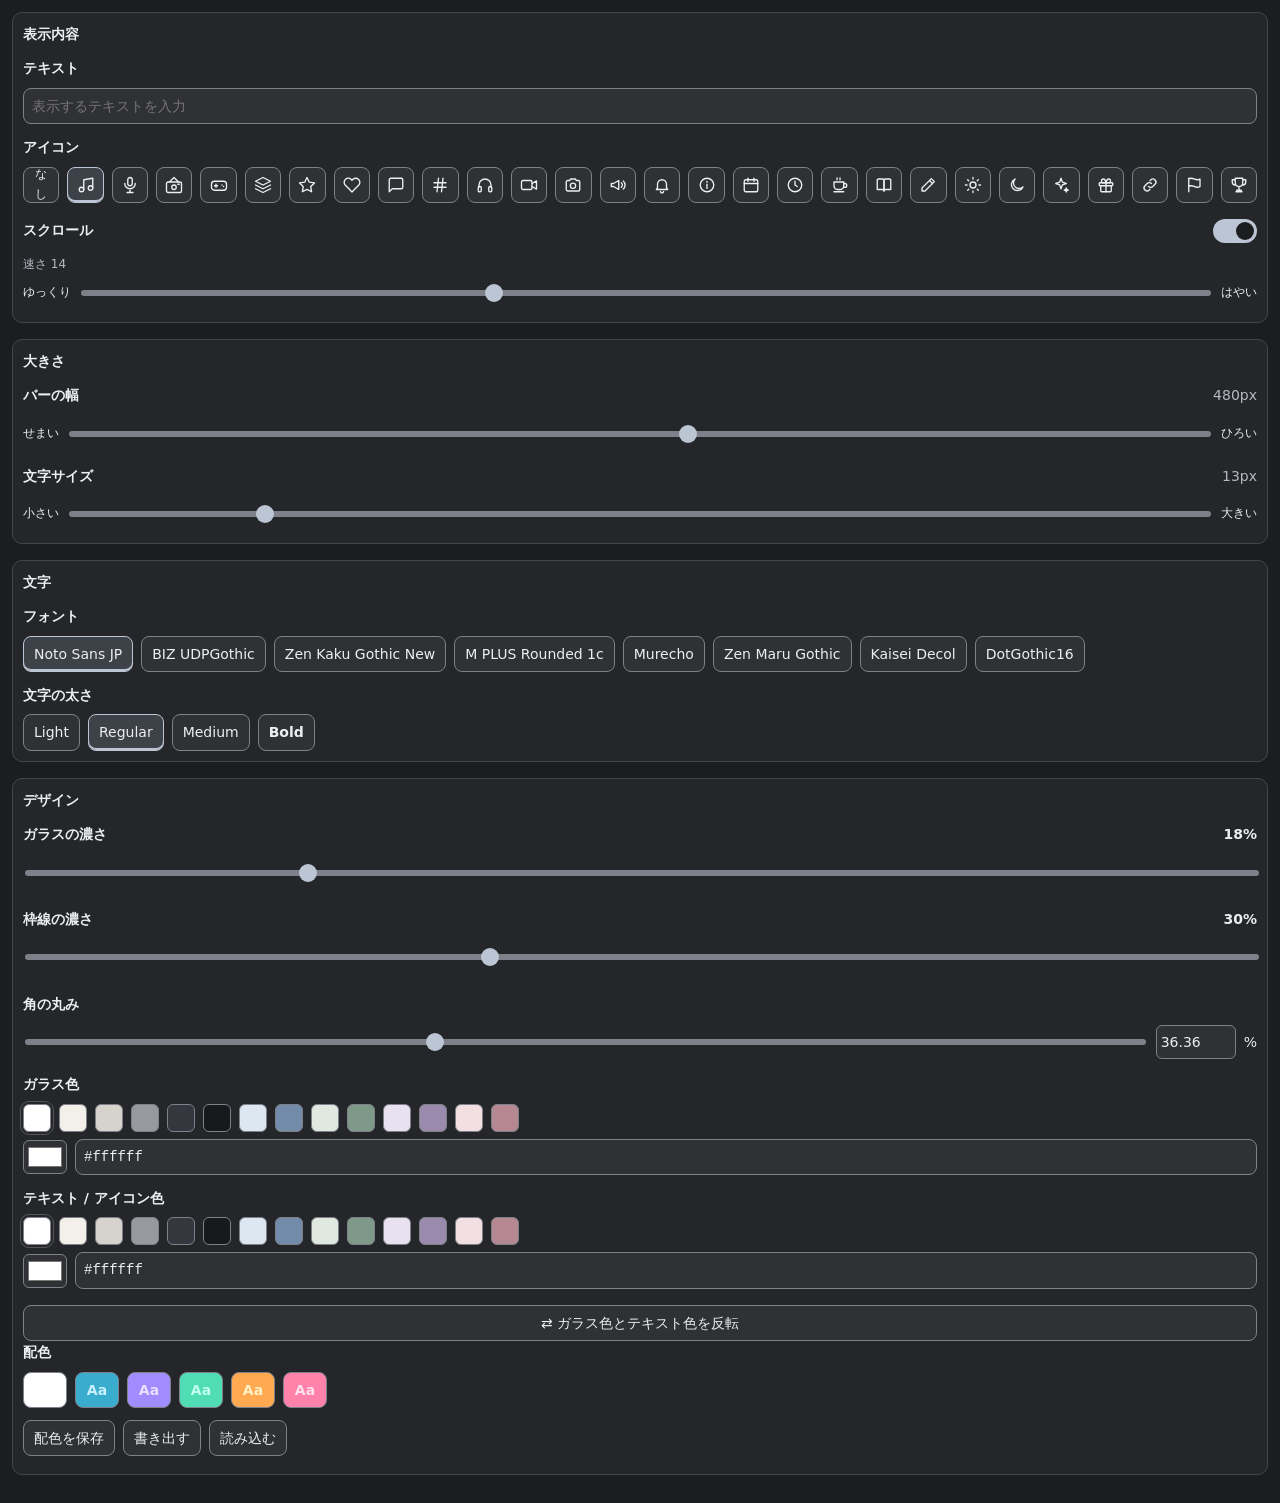
==== glass/editor.html @ eb5de68b "Add files via upload" ====
<!DOCTYPE html>
<html lang="ja">
<head>
<meta charset="UTF-8">
<meta name="viewport" content="width=device-width, initial-scale=1.0">
<title>Scrolly Glass Dock</title>
<style>
@import url('https://fonts.googleapis.com/css2?family=Noto+Sans+JP:wght@400;500;700&family=BIZ+UDPGothic&family=Zen+Kaku+Gothic+New:wght@400;500&family=M+PLUS+Rounded+1c:wght@400;500&family=Murecho:wght@300;400&family=Kaisei+Decol:wght@400;500&family=DotGothic16&family=Zen+Maru+Gothic:wght@400;500&display=swap');

*,:before,:after{box-sizing:border-box} body{margin:0;padding:12px;min-height:0;background:var(--fw-bg);color:var(--fw-text);font:14px/1.6 "Yu Gothic UI","Hiragino Sans",Meiryo,system-ui,sans-serif}
:root{color-scheme:dark;--fw-bg:#1c1d1f;--fw-surface:#252629;--fw-field:#303135;--fw-text:#eceef1;--fw-muted:#b5b9c1;--fw-line:#44464b;--fw-control-line:#7e8189;--fw-selection:#3d4148;--fw-focus:#bcc5d3;--fw-success:#a8cbb4;--fw-warning:#dfcca0;--fw-danger:#eeaaa7;--muted:var(--fw-muted)}
button,input,select{font:inherit;color:inherit;min-width:0}button,summary,input[type=range],input[type=color]{cursor:pointer}button{min-height:34px;background:var(--fw-field);border:1px solid var(--fw-control-line);border-radius:8px;padding:6px 10px}button:hover{background:var(--fw-selection)}:focus-visible{outline:2px solid var(--fw-focus);outline-offset:2px}h1{font-size:18px;line-height:1.4;margin:0 0 12px}h2{font-size:14px;margin:0 0 12px;font-weight:700}p{margin:0} [hidden]{display:none!important}
.card,.conn-box,.preview-card{background:var(--fw-surface);border:1px solid var(--fw-line);border-radius:10px;padding:10px;margin:0 0 16px;min-width:0}.section{margin-bottom:12px;min-width:0}.section:last-child{margin-bottom:0}.field-label{display:flex;align-items:center;justify-content:space-between;gap:8px;flex-wrap:wrap;font-size:14px;font-weight:600;margin-bottom:8px}.status-bar{display:flex;align-items:center;gap:8px;margin:0 0 8px}.status-dot{width:8px;height:8px;border-radius:50%;background:var(--fw-muted);flex-shrink:0}.status-dot.connected{background:var(--fw-success)}.status-dot.error{background:var(--fw-danger)}.status-dot.connecting{background:var(--fw-warning)}.status-text,.conn-hint,.size-hint,.overlay-status,.save-error{font-size:12px;overflow-wrap:anywhere;color:var(--fw-muted)}.overlay-status,.save-error{margin-bottom:12px}.overlay-status:empty{display:none}.overlay-status.warn{color:var(--fw-warning)}.save-error{color:var(--fw-danger)}summary{font-weight:600;min-height:32px}.conn-row{display:flex;gap:8px;flex-wrap:wrap;align-items:flex-end;margin-top:12px}.conn-field{display:flex;flex-direction:column;gap:4px;flex:1 1 110px;min-width:0;font-size:12px}.text-input,.conn-field input,.conn-url,.color-picker-row input[type=text]{width:100%;min-height:34px;border:1px solid var(--fw-control-line);border-radius:8px;padding:6px 8px;background:var(--fw-field)}.conn-hint{margin-top:8px}.conn-sub{font-size:14px;font-weight:600;margin-top:12px}.conn-url{margin-top:8px}.preview-wrap{display:flex;align-items:center;justify-content:flex-start;background:#111;border-radius:6px;padding:14px 10px;min-height:72px;overflow:hidden;margin:8px 0}.size-hint{margin-top:8px}
.icon-grid{display:grid;grid-template-columns:repeat(auto-fill,minmax(36px,1fr));gap:8px}.icon-btn{height:36px;padding:6px;display:flex;align-items:center;justify-content:center}.icon-btn svg{width:18px;height:18px}.no-icon{font-size:12px}.font-grid{display:flex;flex-wrap:wrap;gap:8px}.font-btn{max-width:100%;overflow-wrap:anywhere;text-align:left}.active{background:var(--fw-selection);border-color:var(--fw-focus);box-shadow:inset 0 -2px var(--fw-focus)}.slider-row{display:flex;align-items:center;gap:8px}.slider-label{font-size:12px;white-space:nowrap}input[type=range]{flex:1;min-width:0;width:100%;height:34px;appearance:none;background:transparent}input[type=range]::-webkit-slider-runnable-track{height:6px;border-radius:3px;background:var(--fw-control-line)}input[type=range]::-webkit-slider-thumb{appearance:none;width:18px;height:18px;margin-top:-6px;border-radius:50%;background:var(--fw-focus)}.shape-grid{display:flex;gap:8px}.shape-btn{flex:1;min-width:0;display:flex;align-items:center;flex-direction:column;gap:6px}.shape-preview{width:60px;max-width:100%;height:12px;background:var(--fw-muted)}.shape-label-s{font-size:12px}
.toggle{position:relative;display:inline-flex;align-items:center;min-height:32px}.toggle input{position:absolute;opacity:0;width:44px;height:24px;margin:0}.toggle-track{width:44px;height:24px;background:var(--fw-control-line);border-radius:999px;position:relative;pointer-events:none}.toggle-thumb{position:absolute;top:3px;left:3px;width:18px;height:18px;background:var(--fw-bg);border-radius:50%;transition:transform .15s}.toggle input:checked+.toggle-track{background:var(--fw-focus)}.toggle input:checked+.toggle-track .toggle-thumb{transform:translateX(20px)}.toggle input:focus-visible+.toggle-track{outline:2px solid var(--fw-focus);outline-offset:2px}.color-row-inner{display:flex;flex-wrap:wrap;gap:8px}.dot{width:28px;min-height:28px;height:28px;padding:0;border-radius:6px;border:1px solid var(--fw-control-line)}.dot.active{outline:2px solid var(--fw-focus);outline-offset:2px;box-shadow:none}.color-picker-row{display:flex;align-items:center;gap:8px}.color-picker-row input[type=color]{width:44px;height:34px;flex-shrink:0;background:var(--fw-field);border:1px solid var(--fw-control-line);border-radius:6px;padding:2px}.color-picker-row input[type=text]{flex:1;min-width:0;font-family:monospace}.swap-btn{width:100%;margin-top:4px}.divider{display:none} .value-note{font-size:12px;color:var(--fw-muted);margin-top:4px}
.overlay-bar {
  display: flex;
  align-items: center;
  overflow: hidden;
  max-width: 100%;
}
.bar-icon { display: flex; align-items: center; justify-content: center; flex-shrink: 0; }
.bar-icon svg { width: 17px; height: 17px; }
.bar-text-wrap { flex: 1; overflow: hidden; height: 100%; display: flex; align-items: center; padding: 0 14px 0 8px; }
.bar-text { white-space: nowrap; display: inline-block; font-size: 13px; letter-spacing: 0.04em; animation: marquee 14s linear infinite; }
@keyframes marquee { 0% { transform: translateX(260px); } 100% { transform: translateX(-100%); } }


.overlay-bar{flex-shrink:0;max-width:none}

</style>
<script src="scrolly-shared.js"></script>
</head>
<body>


<div hidden id="editorHidden"><!-- 接続状態 -->
<div class="status-bar">
  <div class="status-dot" id="statusDot"></div>
  <div class="status-text" id="statusText" role="status">OBSへ接続しています…</div>
</div>

<details class="conn-box" id="connBox" open>
  <summary>OBSとの接続</summary>
  <div class="conn-row">
    <label class="conn-field">ポート<input id="obsPort" type="number" min="1" max="65535" value="4455"></label>
    <label class="conn-field">接続パスワード<input id="obsPass" type="password" autocomplete="off"></label>
    <button id="obsConnect" type="button" class="conn-btn">接続</button>
  </div>
  <p class="conn-hint">OBSの「ツール → WebSocketサーバー設定 → 接続情報を表示」のポートとパスワードを入れます。認証を使っていない場合、パスワードは空のままです。パスワードは保存しません。</p>
  <div class="conn-sub">表示ソース用のURL</div>
  <button id="urlMake" type="button" class="conn-btn" style="margin-top:6px;">URLを作る</button>
  <input id="sourceUrl" class="conn-url" type="text" readonly aria-label="表示ソース用のURL">
  <p class="conn-hint">このURLを、ブラウザソースの「URL」に貼り付けます（「ローカルファイル」はオフ）。URLには接続パスワードが含まれます。配信画面には映りませんが、人に見せたりスクリーンショットに入れたりしないでください。</p>
</details>
<p class="overlay-status" id="overlayStatus" role="status"></p>


<details class="preview-card" open><summary>プレビュー</summary>
<div class="preview-wrap">
  <div id="previewScale"><div class="overlay-bar" id="previewBar">
    <div class="bar-icon" id="previewIcon"></div>
    <div class="bar-text-wrap" id="previewTextWrap">
      <span class="bar-text" id="previewText"></span>
    </div>
  </div>
</div>
</div></details>
<p class="size-hint" id="sizeHint" style="margin-bottom:16px"></p>

</div>
<p class="save-error" id="saveError" role="alert" hidden></p>
<section class="card"><h2>表示内容</h2>
<div class="section">
  <div class="field-label">テキスト</div>
  <input class="text-input" type="text" id="textInput" aria-label="テキスト" placeholder="表示するテキストを入力">
</div>
<div class="section">
  <div class="field-label">アイコン</div>
  <div class="icon-grid" id="iconGrid"></div>
</div>
<div class="section">
  <div class="field-label">
    スクロール
    <label class="toggle">
      <input type="checkbox" id="scrollToggle" role="switch" aria-label="スクロール" checked>
      <span class="toggle-track"><span class="toggle-thumb"></span></span>
    </label>
  </div>
  <div id="speedSection"><p class="value-note" id="speedValue"></p>
    <div class="slider-row">
      <span class="slider-label">ゆっくり</span>
      <input type="range" id="speedSlider" aria-label="スクロールの速さ" min="6" max="28" value="14" step="1">
      <span class="slider-label">はやい</span>
    </div>
  </div>
</div></section>
<section class="card"><h2>大きさ</h2>
<div class="section">
  <div class="field-label">バーの幅　<span id="widthVal" style="font-weight:400; color:var(--muted);">480px</span></div>
  <div class="slider-row">
    <span class="slider-label">せまい</span>
    <input type="range" id="widthSlider" aria-label="バーの幅（px）" min="100" max="800" value="480" step="10">
    <span class="slider-label">ひろい</span>
  </div>
</div>
<div class="section">
  <div class="field-label">文字サイズ　<span id="fontSizeVal" style="font-weight:400; color:var(--muted);">13px</span></div>
  <div class="slider-row">
    <span class="slider-label">小さい</span>
    <input type="range" id="fontSizeSlider" aria-label="文字サイズ（px）" min="10" max="28" value="13" step="1">
    <span class="slider-label">大きい</span>
  </div>
</div></section>
<section class="card"><h2>文字</h2>
<div class="section">
  <div class="field-label">フォント</div>
  <div class="font-grid" id="fontGrid"></div>
</div>
<div class="section">
  <div class="field-label">文字の太さ</div>
  <div class="font-grid" id="weightGrid"></div>
</div></section>
<section class="card"><h2>デザイン</h2>
<div class="section"><div class="field-label">ガラスの配色</div><div class="font-grid" id="themeGrid"></div></div>
<div class="section"><label class="field-label" for="bgAlphaSlider">ガラスの濃さ <span id="bgAlphaVal">18%</span></label><input type="range" id="bgAlphaSlider" min="0" max="80" step="1" value="18"></div>
<div class="section"><label class="field-label" for="bdAlphaSlider">枠線の濃さ <span id="bdAlphaVal">30%</span></label><input type="range" id="bdAlphaSlider" min="0" max="80" step="1" value="30"></div>
<div class="section">
  <label class="field-label" for="cornerSlider">角の丸み</label>
  <div class="slider-row"><input id="cornerSlider" type="range" min="0" max="100" step="0.01" aria-label="角の丸み"><input id="cornerNumber" type="number" min="0" max="100" step="0.01" aria-label="角の丸み（%）" style="width:80px">%</div>
</div>
<div class="section">
  <div class="field-label">ガラス色</div>
  <div class="color-row-inner" id="bgDots"></div>
  <div class="color-picker-row" style="margin-top:7px;">
    <input type="color" id="bgPicker" aria-label="ガラス色" value="#ffffff">
    <input type="text" id="bgText" aria-label="ガラス色のカラーコード" value="#ffffff" maxlength="7">
  </div>
</div>
<div class="section">
  <div class="field-label">テキスト / アイコン色</div>
  <div class="color-row-inner" id="fgDots"></div>
  <div class="color-picker-row" style="margin-top:7px;">
    <input type="color" id="fgPicker" aria-label="テキスト / アイコン色" value="#1e1c19">
    <input type="text" id="fgText" aria-label="テキスト / アイコン色のカラーコード" value="#1e1c19" maxlength="7">
  </div>
</div><button class="swap-btn" id="swapBtn">⇄ ガラス色とテキスト色を反転</button></section>



<script>
const ICONS_LIST = window.SCROLLY.ICONS;
const FONTS_LIST = window.SCROLLY.FONTS;

const THEMES = [
  { label:'Pearl',  tintR:255, tintG:255, tintB:255, tintHex:'#ffffff', fg:'#ffffff', fgLabel:'白' },
  { label:'Ocean',  tintR:58,  tintG:173, tintB:207, tintHex:'#3aadcf', fg:'#c8f0ff', fgLabel:'水' },
  { label:'Violet', tintR:160, tintG:140, tintB:255, tintHex:'#a08cff', fg:'#e8e0ff', fgLabel:'紫' },
  { label:'Mint',   tintR:80,  tintG:220, tintB:180, tintHex:'#50dcb4', fg:'#c0fff0', fgLabel:'緑' },
  { label:'Amber',  tintR:255, tintG:170, tintB:80,  tintHex:'#ffaa50', fg:'#fff0c8', fgLabel:'橙' },
  { label:'Sakura', tintR:255, tintG:130, tintB:170, tintHex:'#ff82aa', fg:'#ffe0ee', fgLabel:'桃' },
];

const COLOR_PRESETS = ['#ffffff', '#f3f0e9', '#d6d3cd', '#96999e', '#34373d', '#17191d', '#dce7f2', '#718ba8', '#dfe9df', '#7e9988', '#e7e1f0', '#9a8bae', '#f1dfe1', '#b58790'];
const BG_PRESETS = COLOR_PRESETS;
const FG_PRESETS = COLOR_PRESETS;

const state = {
  text: '', icon: 'music', font: 'noto',
  shape: 'square', scroll: true, speed: 14,
  width: 480, fontSize: 13, fontWeight: 400,
  bg: '#ffffff', fg: '#ffffff',
  glassBgAlpha: 0.18, glassBdAlpha: 0.30, glassTintR:255, glassTintG:255, glassTintB:255,
};

const KEY = 'scrolly_free_glass_v1';
const CONN_KEY = 'scrolly_free_glass_conn';

/* 保存した設定を読む。項目ごとに型と範囲を確かめ、合わないものだけ初期値のまま残す。 */
function loadState() {
  let raw = null;
  try { raw = JSON.parse(localStorage.getItem(KEY)); } catch (e) { raw = null; }
  if (!raw || typeof raw !== 'object') return;
  const hex = v => typeof v === 'string' && /^#[0-9a-fA-F]{6}$/.test(v);
  const int = (v, lo, hi) => Number.isInteger(v) && v >= lo && v <= hi;
  if (typeof raw.text === 'string') state.text = raw.text.slice(0, 1000);
  if (ICONS_LIST.some(i => i.id === raw.icon)) state.icon = raw.icon;
  if (FONTS_LIST.some(f => f.id === raw.font)) state.font = raw.font;
  if (raw.shape === 'round' || raw.shape === 'square') state.shape = raw.shape;
  if (typeof raw.cornerPct === 'number' && Number.isFinite(raw.cornerPct) && raw.cornerPct>=0 && raw.cornerPct<=100) state.cornerPct=raw.cornerPct;
  if (typeof raw.scroll === 'boolean') state.scroll = raw.scroll;
  if (int(raw.speed, 6, 28)) state.speed = raw.speed;
  if (int(raw.width, 100, 800)) state.width = raw.width;
  if (int(raw.fontSize, 10, 28)) state.fontSize = raw.fontSize;
  if ([300, 400, 500, 700].includes(raw.fontWeight)) state.fontWeight = raw.fontWeight;
  if (hex(raw.bg)) state.bg = raw.bg;
  if (hex(raw.fg)) state.fg = raw.fg;
  for (const key of ['glassBgAlpha','glassBdAlpha']) if (typeof raw[key] === 'number' && Number.isFinite(raw[key]) && raw[key]>=0 && raw[key]<=0.8) state[key]=raw[key];
  for (const key of ['glassTintR','glassTintG','glassTintB']) if (int(raw[key],0,255)) state[key]=raw[key];
  state.bg = tintHex();
}
function saveState() {
  const el = document.getElementById('saveError');
  try {
    localStorage.setItem(KEY, JSON.stringify(state));
    el.hidden = true;
  } catch (e) {
    el.textContent = '設定を保存できませんでした。今の設定は配信画面に送っていますが、Dockを開き直すと元に戻ります。';
    el.hidden = false;
  }
}
function loadPort() {
  try { const v = JSON.parse(localStorage.getItem(CONN_KEY)); if (v && Number.isInteger(v.port)) return v.port; } catch (e) {}
  return 4455;
}
function savePort(port) {
  try { localStorage.setItem(CONN_KEY, JSON.stringify({ port })); } catch (e) {}
}

let bridge = null;
let sendTimer = null;
let ackTimer = null;

// ── OBSとの接続 ─────────────────────────────
/* OBSBridge：認証オンで接続できる。ポート指定可。認証失敗では再試行を止める。
   パスワードは保存しない。 */
let lastStatus = '';
function setStatus(type, text) {
  const cls = type === 'connected' ? 'connected'
            : type === 'connecting' ? 'connecting' : 'error';
  document.getElementById('statusDot').className = 'status-dot ' + cls;
  document.getElementById('statusText').textContent = text;
  /* 認証なしでつながったら接続の欄は畳む（URLを作る必要がない）。
     パスワードを使っているときは、URLを作れるよう開いたままにする。
     つながらない理由があるときは開く。 */
  const box = document.getElementById('connBox');
  if (type === 'connected' && lastStatus !== 'connected' && !document.getElementById('obsPass').value) box.open = false;
  if (type === 'needpass' || type === 'authfail' || type === 'config') box.open = true;
  lastStatus = type;
}

function setOverlayStatus(text, warn) {
  const el = document.getElementById('overlayStatus');
  el.textContent = text;
  el.classList.toggle('warn', !!warn);
}

function connectOBS() {
  const port = parseInt(document.getElementById('obsPort').value, 10);
  const password = document.getElementById('obsPass').value;
  if (bridge) bridge.close();
  clearTimeout(ackTimer);
  if (Number.isInteger(port)) savePort(port);
  setOverlayStatus('');
  bridge = new OBSBridge({
    port, password,
    onStatus: setStatus,
    onReady: () => sendSettings(),
    onEvent: data => {
      if (data && data.scrollyGlassAck === true) {
        clearTimeout(ackTimer);
        const t = new Date().toLocaleTimeString('ja-JP', { hour12: false });
        setOverlayStatus('配信画面に反映しました（' + t + '）');
      }
    }
  });
}

function sendSettings() {
  parent.postMessage({type:'scrolly-state',product:"glass",state:{...state}},location.protocol==='file:'?'*':location.origin);
}

// ── プレビュー更新 ─────────────────────────────
function updatePreview() {
  state.glassTintR=parseInt(state.bg.slice(1,3),16);state.glassTintG=parseInt(state.bg.slice(3,5),16);state.glassTintB=parseInt(state.bg.slice(5,7),16);
  for(const [id,key] of [['bgAlpha','glassBgAlpha'],['bdAlpha','glassBdAlpha']]) {
    document.getElementById(id+'Slider').value=Math.round(state[key]*100);
    document.getElementById(id+'Val').textContent=Math.round(state[key]*100)+'%';
  }
  document.querySelectorAll('#themeGrid button').forEach((el,i)=>{const t=THEMES[i];el.classList.toggle('active',state.bg.toLowerCase()===t.tintHex&&state.fg.toLowerCase()===t.fg);});

  document.querySelectorAll('.icon-btn,.font-btn,.shape-btn,.dot').forEach(el => el.setAttribute('aria-pressed', String(el.classList.contains('active'))));
  document.getElementById('scrollToggle').setAttribute('aria-checked', String(state.scroll));
  document.getElementById('speedSlider').setAttribute('aria-valuetext', String(state.speed));
  document.getElementById('speedValue').textContent = '速さ ' + state.speed;

  const bar    = document.getElementById('previewBar');
  const iconEl = document.getElementById('previewIcon');
  const wrapEl = document.getElementById('previewTextWrap');
  const textEl = document.getElementById('previewText');

  const fs        = state.fontSize;
  const barHeight = Math.max(44, Math.round(fs * 3.2));
  const iconSize  = Math.round(fs * 1.4);
  const radius = window.SCROLLY.radius(state,barHeight);
  const { glassTintR:r, glassTintG:g, glassTintB:b } = state;

  /* ドック追加直後はレイアウト未確定でclientWidth=0のことがある。
     その場合は少し待ってリトライ（負のスケール防止） */
  const areaW = document.querySelector('.preview-wrap').clientWidth;
  // Collapsed preview does not interrupt saving or sending.

  const maxW  = areaW - 24;
  const scale = Math.max(0.05, Math.min(1, maxW / state.width));

  const topA = Math.min(1, state.glassBgAlpha * 1.25);
  const botA = state.glassBgAlpha * 0.85;

  /* ラッパーにスケール後の実寸を持たせる（flexの中央揃えがズレない） */
  const scaleWrap = document.getElementById('previewScale');
  scaleWrap.style.width    = Math.round(state.width * scale) + 'px';
  scaleWrap.style.height   = Math.round(barHeight * scale) + 'px';
  scaleWrap.style.overflow = 'visible';

  bar.style.cssText = `
    transform: scale(${scale}); transform-origin: top left;
    width: ${state.width}px; height: ${barHeight}px; border-radius: ${radius};
    background:
      linear-gradient(115deg, rgba(255,255,255,0.22) 0%, rgba(255,255,255,0.05) 30%, rgba(255,255,255,0) 55%, rgba(255,255,255,0.04) 100%),
      linear-gradient(180deg,
        rgba(${Math.min(255,r+25)},${Math.min(255,g+25)},${Math.min(255,b+25)},${topA}) 0%,
        rgba(${r},${g},${b},${state.glassBgAlpha}) 45%,
        rgba(${Math.max(0,r-15)},${Math.max(0,g-15)},${Math.max(0,b-15)},${botA}) 100%);
    display: flex; align-items: center; overflow: hidden;
    border: 1px solid rgba(${r},${g},${b},${state.glassBdAlpha});
    box-shadow:
      inset 0 1px 0 rgba(255,255,255,0.40),
      inset 0 -1px 0 rgba(0,0,0,0.10),
      inset 0 0 18px rgba(255,255,255,0.04),
      0 6px 20px rgba(0,0,0,0.4);
  `;
  /* dockプレビューはOBS外なのでbackdrop-filterが効く環境もあるが、
     オーバーレイ実機と見た目を揃えるためグラデ表現で統一 */

  if (state.icon === 'none') {
    iconEl.style.display = 'none';
    wrapEl.style.paddingLeft = '14px';
  } else {
    iconEl.style.cssText = `
      display:flex; align-items:center; justify-content:center; flex-shrink:0;
      width:${barHeight}px; height:${barHeight}px;
      background:transparent; color:${state.fg};
      border-radius: ${radius} 0 0 ${radius};
    `;
    iconEl.innerHTML = ICONS_LIST.find(i => i.id === state.icon)?.svg || '';
    const svg = iconEl.querySelector('svg');
    if (svg) { svg.style.width = iconSize+'px'; svg.style.height = iconSize+'px'; }
    wrapEl.style.paddingLeft = '8px';
  }
  wrapEl.style.cssText += 'background:transparent; padding-right:14px;';
  textEl.textContent   = state.text || 'テキストを入力';
  textEl.style.color   = state.fg;
  textEl.style.textShadow = '0 1px 2px rgba(0,0,0,0.45), 0 2px 10px rgba(0,0,0,0.30)';
  textEl.style.fontFamily = FONTS_LIST.find(f => f.id === state.font)?.family || FONTS_LIST[0].family;
  textEl.style.fontSize   = fs + 'px';
  textEl.style.fontWeight = state.fontWeight;

  const speedSec = (30 - state.speed + 6) + 's';
  textEl.style.animation = 'none';
  textEl.offsetHeight;
  if (state.scroll) textEl.style.animation = `marquee ${speedSec} linear infinite`;

  document.getElementById('speedSection').style.display = state.scroll ? '' : 'none';
  document.getElementById('widthVal').textContent    = state.width + 'px';
  document.getElementById('fontSizeVal').textContent = state.fontSize + 'px';
  document.getElementById('sizeHint').textContent =
    'ブラウザソースの大きさ：幅 ' + state.width + ' × 高さ ' + barHeight;

  saveState();
  sendSettings();
}

// ── UI構築 ────────────────────────────────────
function buildIcons() {
  const grid = document.getElementById('iconGrid');
  ICONS_LIST.forEach(ic => {
    const btn = document.createElement('button');
    btn.className = 'icon-btn' + (ic.id === state.icon ? ' active' : '');
    if (ic.id === 'none') { btn.classList.add('no-icon'); btn.textContent = 'なし'; }
    else btn.innerHTML = ic.svg;
    btn.title = ic.label; btn.setAttribute("aria-label", ic.label);
    btn.addEventListener('click', () => {
      state.icon = ic.id;
      document.querySelectorAll('.icon-btn').forEach(b => b.classList.remove('active'));
      btn.classList.add('active');
      updatePreview();
    });
    grid.appendChild(btn);
  });
}

function buildFonts() {
  const grid = document.getElementById('fontGrid');
  FONTS_LIST.forEach(f => {
    const btn = document.createElement('button');
    btn.className = 'font-btn' + (f.id === state.font ? ' active' : '');

    btn.textContent = f.label;
    btn.addEventListener('click', () => {
      state.font = f.id;
      document.querySelectorAll('#fontGrid .font-btn').forEach(b => b.classList.remove('active'));
      btn.classList.add('active');
      updatePreview();
    });
    grid.appendChild(btn);
  });
}

function buildWeights() {
  const weights = [{ v:300,l:'Light' },{ v:400,l:'Regular' },{ v:500,l:'Medium' },{ v:700,l:'Bold' }];
  const grid = document.getElementById('weightGrid');
  weights.forEach(w => {
    const btn = document.createElement('button');
    btn.className = 'font-btn' + (w.v === state.fontWeight ? ' active' : '');
    btn.style.fontWeight = w.v;
    btn.textContent = w.l;
    btn.addEventListener('click', () => {
      state.fontWeight = w.v;
      document.querySelectorAll('#weightGrid .font-btn').forEach(b => b.classList.remove('active'));
      btn.classList.add('active');
      updatePreview();
    });
    grid.appendChild(btn);
  });
}

function buildDots(id, presets, key) {
  const container = document.getElementById(id);
  presets.forEach(color => {
    const dot = document.createElement('button');
    dot.type = 'button'; dot.setAttribute('aria-label', (key === 'bg' ? '背景色 ' : 'テキスト / アイコン色 ') + color);
    dot.className = 'dot' + (state[key] === color ? ' active' : '');
    dot.style.background = color;
    if (color === '#ffffff' || color === '#f5f5f5') dot.style.outline = '1px solid #555';
    dot.addEventListener('click', () => {
      state[key] = color;
      syncColor(key);
      container.querySelectorAll('.dot').forEach(d => d.classList.remove('active'));
      dot.classList.add('active');
      updatePreview();
    });
    container.appendChild(dot);
  });
}

function tintHex(){return '#'+[state.glassTintR,state.glassTintG,state.glassTintB].map(n=>n.toString(16).padStart(2,'0')).join('');}
function buildThemes(){THEMES.forEach(t=>{const b=document.createElement('button');b.className='font-btn';b.textContent=t.label;b.addEventListener('click',()=>{state.bg=t.tintHex;state.fg=t.fg;syncColor('bg');syncColor('fg');updatePreview();});document.getElementById('themeGrid').append(b);});}
function syncColor(key) {
  if (key === 'bg') {
    document.getElementById('bgPicker').value = state.bg;
    document.getElementById('bgText').value   = state.bg;
  } else {
    document.getElementById('fgPicker').value = state.fg;
    document.getElementById('fgText').value   = state.fg;
  }
}

function attachColor(pickerId, textId, key, dotsId) {
  document.getElementById(pickerId).addEventListener('input', e => {
    state[key] = e.target.value;
    document.getElementById(textId).value = e.target.value;
    document.querySelectorAll(`#${dotsId} .dot`).forEach(d => d.classList.remove('active'));
    updatePreview();
  });
  document.getElementById(textId).addEventListener('input', e => {
    const v = e.target.value;
    if (/^#[0-9a-fA-F]{6}$/.test(v)) {
      state[key] = v;
      document.getElementById(pickerId).value = v;
      document.querySelectorAll(`#${dotsId} .dot`).forEach(d => d.classList.remove('active'));
      updatePreview();
    }
  });
}

/* 読み込んだ設定を、最初から画面に作ってある部品へ映す */
function syncControls() {
  document.getElementById('textInput').value = state.text;
  document.getElementById('speedSlider').value = state.speed;
  document.getElementById('widthSlider').value = state.width;
  document.getElementById('fontSizeSlider').value = state.fontSize;
  document.getElementById('scrollToggle').checked = state.scroll;
  document.querySelectorAll('.shape-btn').forEach(b => b.classList.toggle('active', b.dataset.shape === state.shape));
  syncColor('bg'); syncColor('fg');
}

function init() {
  loadState();
  buildIcons(); buildFonts(); buildWeights();buildThemes();
  for(const [id,key] of [['bgAlphaSlider','glassBgAlpha'],['bdAlphaSlider','glassBdAlpha']]) document.getElementById(id).addEventListener('input',e=>{state[key]=Number(e.target.value)/100;updatePreview();});
  buildDots('bgDots', BG_PRESETS, 'bg');
  buildDots('fgDots', FG_PRESETS, 'fg');

  /* 日本語の変換中は送らない。確定したときに反映する。 */
  const textInput = document.getElementById('textInput');
  textInput.addEventListener('input', e => {
    if (e.isComposing) return;
    state.text = e.target.value; updatePreview();
  });
  textInput.addEventListener('compositionend', e => {
    state.text = e.target.value; updatePreview();
  });
  document.getElementById('speedSlider').addEventListener('input', e => { state.speed = parseInt(e.target.value); updatePreview(); });
  document.getElementById('widthSlider').addEventListener('input', e => { state.width = parseInt(e.target.value); updatePreview(); });
  document.getElementById('fontSizeSlider').addEventListener('input', e => { state.fontSize = parseInt(e.target.value); updatePreview(); });
  document.getElementById('scrollToggle').addEventListener('change', e => { state.scroll = e.target.checked; updatePreview(); });

  document.querySelectorAll('.shape-btn').forEach(btn => {
    btn.addEventListener('click', () => {
      state.shape = btn.dataset.shape;
      document.querySelectorAll('.shape-btn').forEach(b => b.classList.remove('active'));
      btn.classList.add('active');
      updatePreview();
    });
  });

  document.getElementById('swapBtn').addEventListener('click', () => {
    [state.bg, state.fg] = [state.fg, state.bg];
    syncColor('bg'); syncColor('fg');
    document.querySelectorAll('#bgDots .dot, #fgDots .dot').forEach(d => d.classList.remove('active'));
    updatePreview();
  });

  attachColor('bgPicker', 'bgText', 'bg', 'bgDots');
  attachColor('fgPicker', 'fgText', 'fg', 'fgDots');

  syncControls();

  document.getElementById('obsPort').value = String(loadPort());
  document.getElementById('obsConnect').addEventListener('click', connectOBS);
  document.getElementById('obsPass').addEventListener('keydown', e => { if (e.key === 'Enter') connectOBS(); });
  /* 表示ソース用URL。パスワードは encodeURIComponent で包むので "+" や "/" でも壊れない（C09）。 */
  document.getElementById('urlMake').addEventListener('click', () => {
    const port = document.getElementById('obsPort').value.trim();
    const pw = document.getElementById('obsPass').value;
    const u = new URL('overlay-ws.html', location.href);
    u.hash = 'port=' + encodeURIComponent(port) + (pw ? '&password=' + encodeURIComponent(pw) : '');
    const out = document.getElementById('sourceUrl');
    out.value = u.href; out.select();
    /* クリップボードへの書き込みは拒否されることがある。欄を選択した状態なので、そのままコピーできる。 */
    try { if (navigator.clipboard) navigator.clipboard.writeText(u.href).catch(() => {}); } catch (e) {}
  });

  // Free editor has no OBS connection.
  updatePreview();
}

init();
new ResizeObserver(() => {
  const scale=Math.max(.05,Math.min(1,(document.querySelector('.preview-wrap').clientWidth-24)/state.width));
  document.getElementById('previewBar').style.transform='scale('+scale+')';
  document.getElementById('previewScale').style.width=Math.round(state.width*scale)+'px';
  document.getElementById('previewScale').style.height=Math.round(Math.max(44,Math.round(state.fontSize*3.2))*scale)+'px';
}).observe(document.querySelector('.preview-wrap'));
</script>
<script src="scrolly-customize.js"></script>
<script>
let reportedHeight=0;
new ResizeObserver(()=>{const height=document.body.scrollHeight+24;if(Math.abs(height-reportedHeight)>1){reportedHeight=height;parent.postMessage({type:'scrolly-height',product:"glass",height},location.protocol==='file:'?'*':location.origin);}}).observe(document.body);
window.addEventListener('message',e=>{if(e.source===parent&&e.data?.type==='scrolly-request')sendSettings();});
</script></body>
</html>
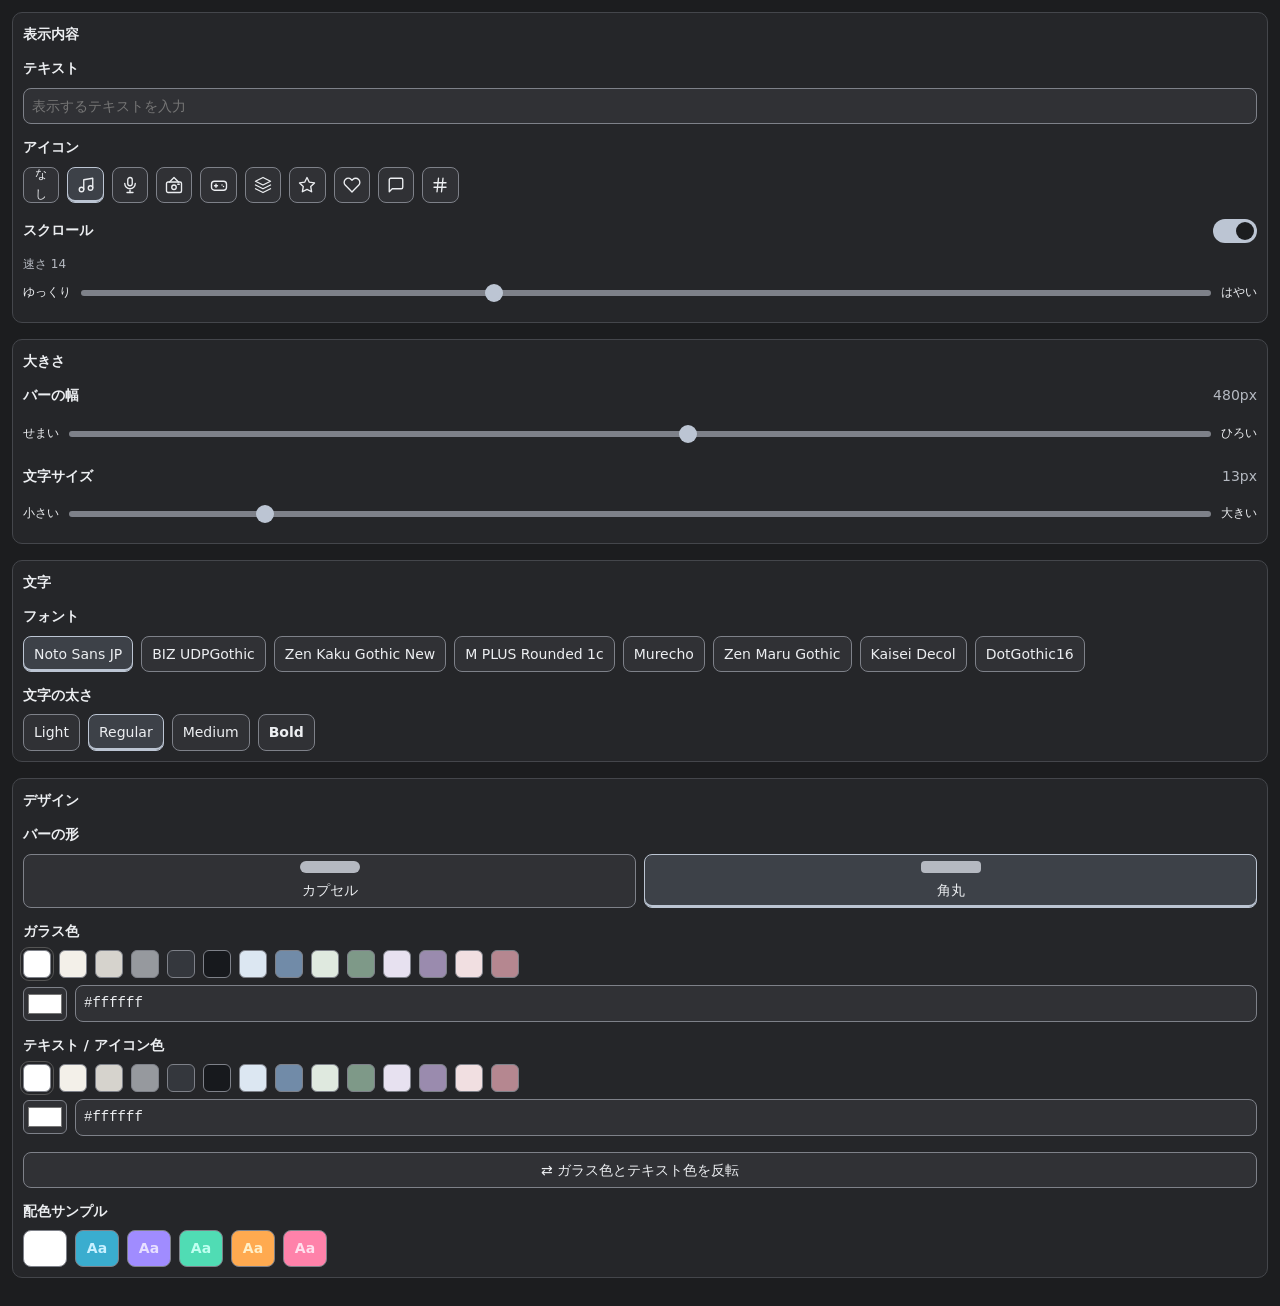
==== commit f23c6a5b: "Add files via upload" ====
--- a/glass/editor.html
+++ b/glass/editor.html
@@ -123,11 +123,12 @@
 </div></section>
 <section class="card"><h2>デザイン</h2>
 <div class="section"><div class="field-label">ガラスの配色</div><div class="font-grid" id="themeGrid"></div></div>
-<div class="section"><label class="field-label" for="bgAlphaSlider">ガラスの濃さ <span id="bgAlphaVal">18%</span></label><input type="range" id="bgAlphaSlider" min="0" max="80" step="1" value="18"></div>
-<div class="section"><label class="field-label" for="bdAlphaSlider">枠線の濃さ <span id="bdAlphaVal">30%</span></label><input type="range" id="bdAlphaSlider" min="0" max="80" step="1" value="30"></div>
-<div class="section">
-  <label class="field-label" for="cornerSlider">角の丸み</label>
-  <div class="slider-row"><input id="cornerSlider" type="range" min="0" max="100" step="0.01" aria-label="角の丸み"><input id="cornerNumber" type="number" min="0" max="100" step="0.01" aria-label="角の丸み（%）" style="width:80px">%</div>
+<div class="section">
+<div class="field-label">バーの形</div>
+  <div class="shape-grid" aria-label="バーの形">
+    <button type="button" class="shape-btn" data-shape="round"><span class="shape-preview" style="border-radius:999px"></span><span>カプセル</span></button>
+    <button type="button" class="shape-btn" data-shape="square"><span class="shape-preview" style="border-radius:4px"></span><span>角丸</span></button>
+  </div>
 </div>
 <div class="section">
   <div class="field-label">ガラス色</div>
@@ -149,7 +150,7 @@
 
 
 <script>
-const ICONS_LIST = window.SCROLLY.ICONS;
+const ICONS_LIST = window.SCROLLY.ICONS.filter(i => ['none','music','mic','radio','gamepad','dice','star','heart','chat','hash'].includes(i.id));
 const FONTS_LIST = window.SCROLLY.FONTS;
 
 const THEMES = [
@@ -187,7 +188,6 @@
   if (ICONS_LIST.some(i => i.id === raw.icon)) state.icon = raw.icon;
   if (FONTS_LIST.some(f => f.id === raw.font)) state.font = raw.font;
   if (raw.shape === 'round' || raw.shape === 'square') state.shape = raw.shape;
-  if (typeof raw.cornerPct === 'number' && Number.isFinite(raw.cornerPct) && raw.cornerPct>=0 && raw.cornerPct<=100) state.cornerPct=raw.cornerPct;
   if (typeof raw.scroll === 'boolean') state.scroll = raw.scroll;
   if (int(raw.speed, 6, 28)) state.speed = raw.speed;
   if (int(raw.width, 100, 800)) state.width = raw.width;
@@ -195,7 +195,6 @@
   if ([300, 400, 500, 700].includes(raw.fontWeight)) state.fontWeight = raw.fontWeight;
   if (hex(raw.bg)) state.bg = raw.bg;
   if (hex(raw.fg)) state.fg = raw.fg;
-  for (const key of ['glassBgAlpha','glassBdAlpha']) if (typeof raw[key] === 'number' && Number.isFinite(raw[key]) && raw[key]>=0 && raw[key]<=0.8) state[key]=raw[key];
   for (const key of ['glassTintR','glassTintG','glassTintB']) if (int(raw[key],0,255)) state[key]=raw[key];
   state.bg = tintHex();
 }
@@ -272,11 +271,10 @@
 
 // ── プレビュー更新 ─────────────────────────────
 function updatePreview() {
+  delete state.cornerPct;
+  state.glassBgAlpha = 0.18; state.glassBdAlpha = 0.30;
   state.glassTintR=parseInt(state.bg.slice(1,3),16);state.glassTintG=parseInt(state.bg.slice(3,5),16);state.glassTintB=parseInt(state.bg.slice(5,7),16);
-  for(const [id,key] of [['bgAlpha','glassBgAlpha'],['bdAlpha','glassBdAlpha']]) {
-    document.getElementById(id+'Slider').value=Math.round(state[key]*100);
-    document.getElementById(id+'Val').textContent=Math.round(state[key]*100)+'%';
-  }
+
   document.querySelectorAll('#themeGrid button').forEach((el,i)=>{const t=THEMES[i];el.classList.toggle('active',state.bg.toLowerCase()===t.tintHex&&state.fg.toLowerCase()===t.fg);});
 
   document.querySelectorAll('.icon-btn,.font-btn,.shape-btn,.dot').forEach(el => el.setAttribute('aria-pressed', String(el.classList.contains('active'))));
@@ -487,7 +485,6 @@
 function init() {
   loadState();
   buildIcons(); buildFonts(); buildWeights();buildThemes();
-  for(const [id,key] of [['bgAlphaSlider','glassBgAlpha'],['bdAlphaSlider','glassBdAlpha']]) document.getElementById(id).addEventListener('input',e=>{state[key]=Number(e.target.value)/100;updatePreview();});
   buildDots('bgDots', BG_PRESETS, 'bg');
   buildDots('fgDots', FG_PRESETS, 'fg');
 
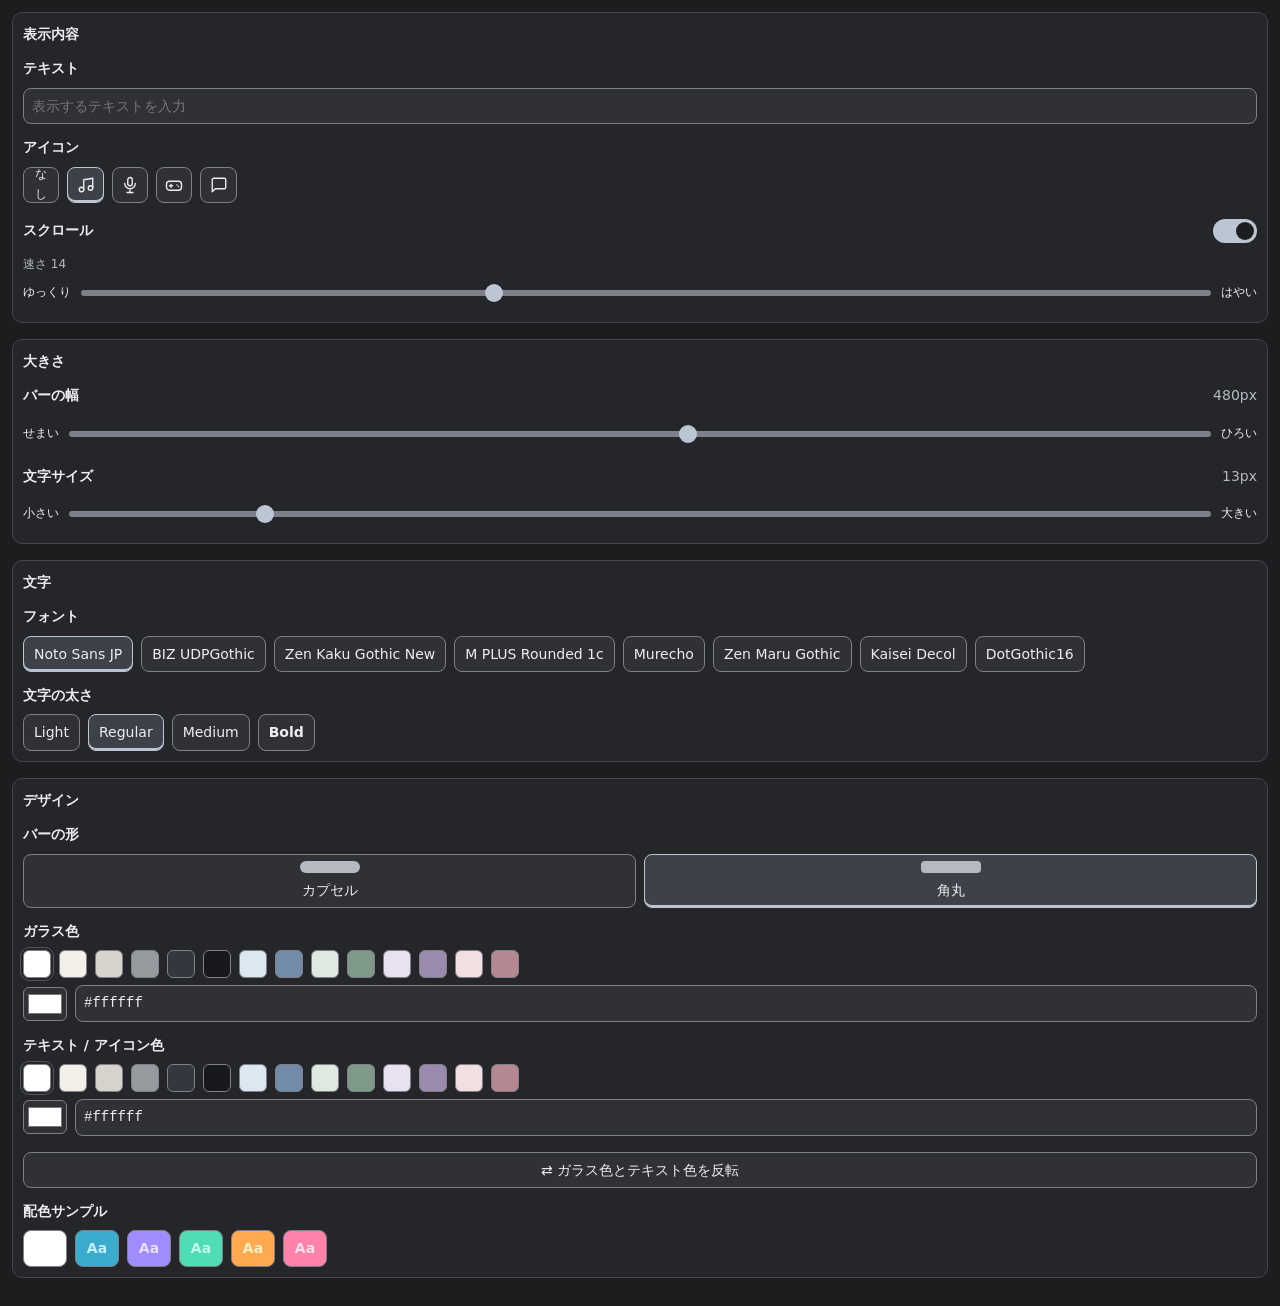
==== commit 325d8ae6: "Add files via upload" ====
--- a/glass/editor.html
+++ b/glass/editor.html
@@ -3,7 +3,7 @@
 <head>
 <meta charset="UTF-8">
 <meta name="viewport" content="width=device-width, initial-scale=1.0">
-<title>Scrolly Glass Dock</title>
+<title>Scrolly Glass 無料版の設定</title>
 <style>
 @import url('https://fonts.googleapis.com/css2?family=Noto+Sans+JP:wght@400;500;700&family=BIZ+UDPGothic&family=Zen+Kaku+Gothic+New:wght@400;500&family=M+PLUS+Rounded+1c:wght@400;500&family=Murecho:wght@300;400&family=Kaisei+Decol:wght@400;500&family=DotGothic16&family=Zen+Maru+Gothic:wght@400;500&display=swap');
 
@@ -34,28 +34,7 @@
 <body>
 
 
-<div hidden id="editorHidden"><!-- 接続状態 -->
-<div class="status-bar">
-  <div class="status-dot" id="statusDot"></div>
-  <div class="status-text" id="statusText" role="status">OBSへ接続しています…</div>
-</div>
-
-<details class="conn-box" id="connBox" open>
-  <summary>OBSとの接続</summary>
-  <div class="conn-row">
-    <label class="conn-field">ポート<input id="obsPort" type="number" min="1" max="65535" value="4455"></label>
-    <label class="conn-field">接続パスワード<input id="obsPass" type="password" autocomplete="off"></label>
-    <button id="obsConnect" type="button" class="conn-btn">接続</button>
-  </div>
-  <p class="conn-hint">OBSの「ツール → WebSocketサーバー設定 → 接続情報を表示」のポートとパスワードを入れます。認証を使っていない場合、パスワードは空のままです。パスワードは保存しません。</p>
-  <div class="conn-sub">表示ソース用のURL</div>
-  <button id="urlMake" type="button" class="conn-btn" style="margin-top:6px;">URLを作る</button>
-  <input id="sourceUrl" class="conn-url" type="text" readonly aria-label="表示ソース用のURL">
-  <p class="conn-hint">このURLを、ブラウザソースの「URL」に貼り付けます（「ローカルファイル」はオフ）。URLには接続パスワードが含まれます。配信画面には映りませんが、人に見せたりスクリーンショットに入れたりしないでください。</p>
-</details>
-<p class="overlay-status" id="overlayStatus" role="status"></p>
-
-
+<div hidden id="editorHidden">
 <details class="preview-card" open><summary>プレビュー</summary>
 <div class="preview-wrap">
   <div id="previewScale"><div class="overlay-bar" id="previewBar">
@@ -150,7 +129,7 @@
 
 
 <script>
-const ICONS_LIST = window.SCROLLY.ICONS.filter(i => ['none','music','mic','radio','gamepad','dice','star','heart','chat','hash'].includes(i.id));
+const ICONS_LIST = window.SCROLLY.ICONS.filter(i => ['none','music','mic','gamepad','chat'].includes(i.id));
 const FONTS_LIST = window.SCROLLY.FONTS;
 
 const THEMES = [
@@ -175,7 +154,6 @@
 };
 
 const KEY = 'scrolly_free_glass_v1';
-const CONN_KEY = 'scrolly_free_glass_conn';
 
 /* 保存した設定を読む。項目ごとに型と範囲を確かめ、合わないものだけ初期値のまま残す。 */
 function loadState() {
@@ -184,7 +162,7 @@
   if (!raw || typeof raw !== 'object') return;
   const hex = v => typeof v === 'string' && /^#[0-9a-fA-F]{6}$/.test(v);
   const int = (v, lo, hi) => Number.isInteger(v) && v >= lo && v <= hi;
-  if (typeof raw.text === 'string') state.text = raw.text.slice(0, 1000);
+  if (typeof raw.text === 'string') state.text = raw.text;
   if (ICONS_LIST.some(i => i.id === raw.icon)) state.icon = raw.icon;
   if (FONTS_LIST.some(f => f.id === raw.font)) state.font = raw.font;
   if (raw.shape === 'round' || raw.shape === 'square') state.shape = raw.shape;
@@ -204,67 +182,10 @@
     localStorage.setItem(KEY, JSON.stringify(state));
     el.hidden = true;
   } catch (e) {
-    el.textContent = '設定を保存できませんでした。今の設定は配信画面に送っていますが、Dockを開き直すと元に戻ります。';
+    el.textContent = '設定を保存できませんでした。ページを閉じる前にHTMLをダウンロードしてください。再読込すると今の変更が失われる場合があります。';
     el.hidden = false;
   }
 }
-function loadPort() {
-  try { const v = JSON.parse(localStorage.getItem(CONN_KEY)); if (v && Number.isInteger(v.port)) return v.port; } catch (e) {}
-  return 4455;
-}
-function savePort(port) {
-  try { localStorage.setItem(CONN_KEY, JSON.stringify({ port })); } catch (e) {}
-}
-
-let bridge = null;
-let sendTimer = null;
-let ackTimer = null;
-
-// ── OBSとの接続 ─────────────────────────────
-/* OBSBridge：認証オンで接続できる。ポート指定可。認証失敗では再試行を止める。
-   パスワードは保存しない。 */
-let lastStatus = '';
-function setStatus(type, text) {
-  const cls = type === 'connected' ? 'connected'
-            : type === 'connecting' ? 'connecting' : 'error';
-  document.getElementById('statusDot').className = 'status-dot ' + cls;
-  document.getElementById('statusText').textContent = text;
-  /* 認証なしでつながったら接続の欄は畳む（URLを作る必要がない）。
-     パスワードを使っているときは、URLを作れるよう開いたままにする。
-     つながらない理由があるときは開く。 */
-  const box = document.getElementById('connBox');
-  if (type === 'connected' && lastStatus !== 'connected' && !document.getElementById('obsPass').value) box.open = false;
-  if (type === 'needpass' || type === 'authfail' || type === 'config') box.open = true;
-  lastStatus = type;
-}
-
-function setOverlayStatus(text, warn) {
-  const el = document.getElementById('overlayStatus');
-  el.textContent = text;
-  el.classList.toggle('warn', !!warn);
-}
-
-function connectOBS() {
-  const port = parseInt(document.getElementById('obsPort').value, 10);
-  const password = document.getElementById('obsPass').value;
-  if (bridge) bridge.close();
-  clearTimeout(ackTimer);
-  if (Number.isInteger(port)) savePort(port);
-  setOverlayStatus('');
-  bridge = new OBSBridge({
-    port, password,
-    onStatus: setStatus,
-    onReady: () => sendSettings(),
-    onEvent: data => {
-      if (data && data.scrollyGlassAck === true) {
-        clearTimeout(ackTimer);
-        const t = new Date().toLocaleTimeString('ja-JP', { hour12: false });
-        setOverlayStatus('配信画面に反映しました（' + t + '）');
-      }
-    }
-  });
-}
-
 function sendSettings() {
   parent.postMessage({type:'scrolly-state',product:"glass",state:{...state}},location.protocol==='file:'?'*':location.origin);
 }
@@ -277,6 +198,7 @@
 
   document.querySelectorAll('#themeGrid button').forEach((el,i)=>{const t=THEMES[i];el.classList.toggle('active',state.bg.toLowerCase()===t.tintHex&&state.fg.toLowerCase()===t.fg);});
 
+  for(const key of ['bg','fg']) document.querySelectorAll('#'+key+'Dots .dot').forEach(b=>b.classList.toggle('active',b.dataset.color===state[key].toLowerCase()));
   document.querySelectorAll('.icon-btn,.font-btn,.shape-btn,.dot').forEach(el => el.setAttribute('aria-pressed', String(el.classList.contains('active'))));
   document.getElementById('scrollToggle').setAttribute('aria-checked', String(state.scroll));
   document.getElementById('speedSlider').setAttribute('aria-valuetext', String(state.speed));
@@ -428,7 +350,7 @@
     const dot = document.createElement('button');
     dot.type = 'button'; dot.setAttribute('aria-label', (key === 'bg' ? '背景色 ' : 'テキスト / アイコン色 ') + color);
     dot.className = 'dot' + (state[key] === color ? ' active' : '');
-    dot.style.background = color;
+    dot.style.background = color; dot.dataset.color = color.toLowerCase();
     if (color === '#ffffff' || color === '#f5f5f5') dot.style.outline = '1px solid #555';
     dot.addEventListener('click', () => {
       state[key] = color;
@@ -522,21 +444,6 @@
   attachColor('fgPicker', 'fgText', 'fg', 'fgDots');
 
   syncControls();
-
-  document.getElementById('obsPort').value = String(loadPort());
-  document.getElementById('obsConnect').addEventListener('click', connectOBS);
-  document.getElementById('obsPass').addEventListener('keydown', e => { if (e.key === 'Enter') connectOBS(); });
-  /* 表示ソース用URL。パスワードは encodeURIComponent で包むので "+" や "/" でも壊れない（C09）。 */
-  document.getElementById('urlMake').addEventListener('click', () => {
-    const port = document.getElementById('obsPort').value.trim();
-    const pw = document.getElementById('obsPass').value;
-    const u = new URL('overlay-ws.html', location.href);
-    u.hash = 'port=' + encodeURIComponent(port) + (pw ? '&password=' + encodeURIComponent(pw) : '');
-    const out = document.getElementById('sourceUrl');
-    out.value = u.href; out.select();
-    /* クリップボードへの書き込みは拒否されることがある。欄を選択した状態なので、そのままコピーできる。 */
-    try { if (navigator.clipboard) navigator.clipboard.writeText(u.href).catch(() => {}); } catch (e) {}
-  });
 
   // Free editor has no OBS connection.
   updatePreview();
